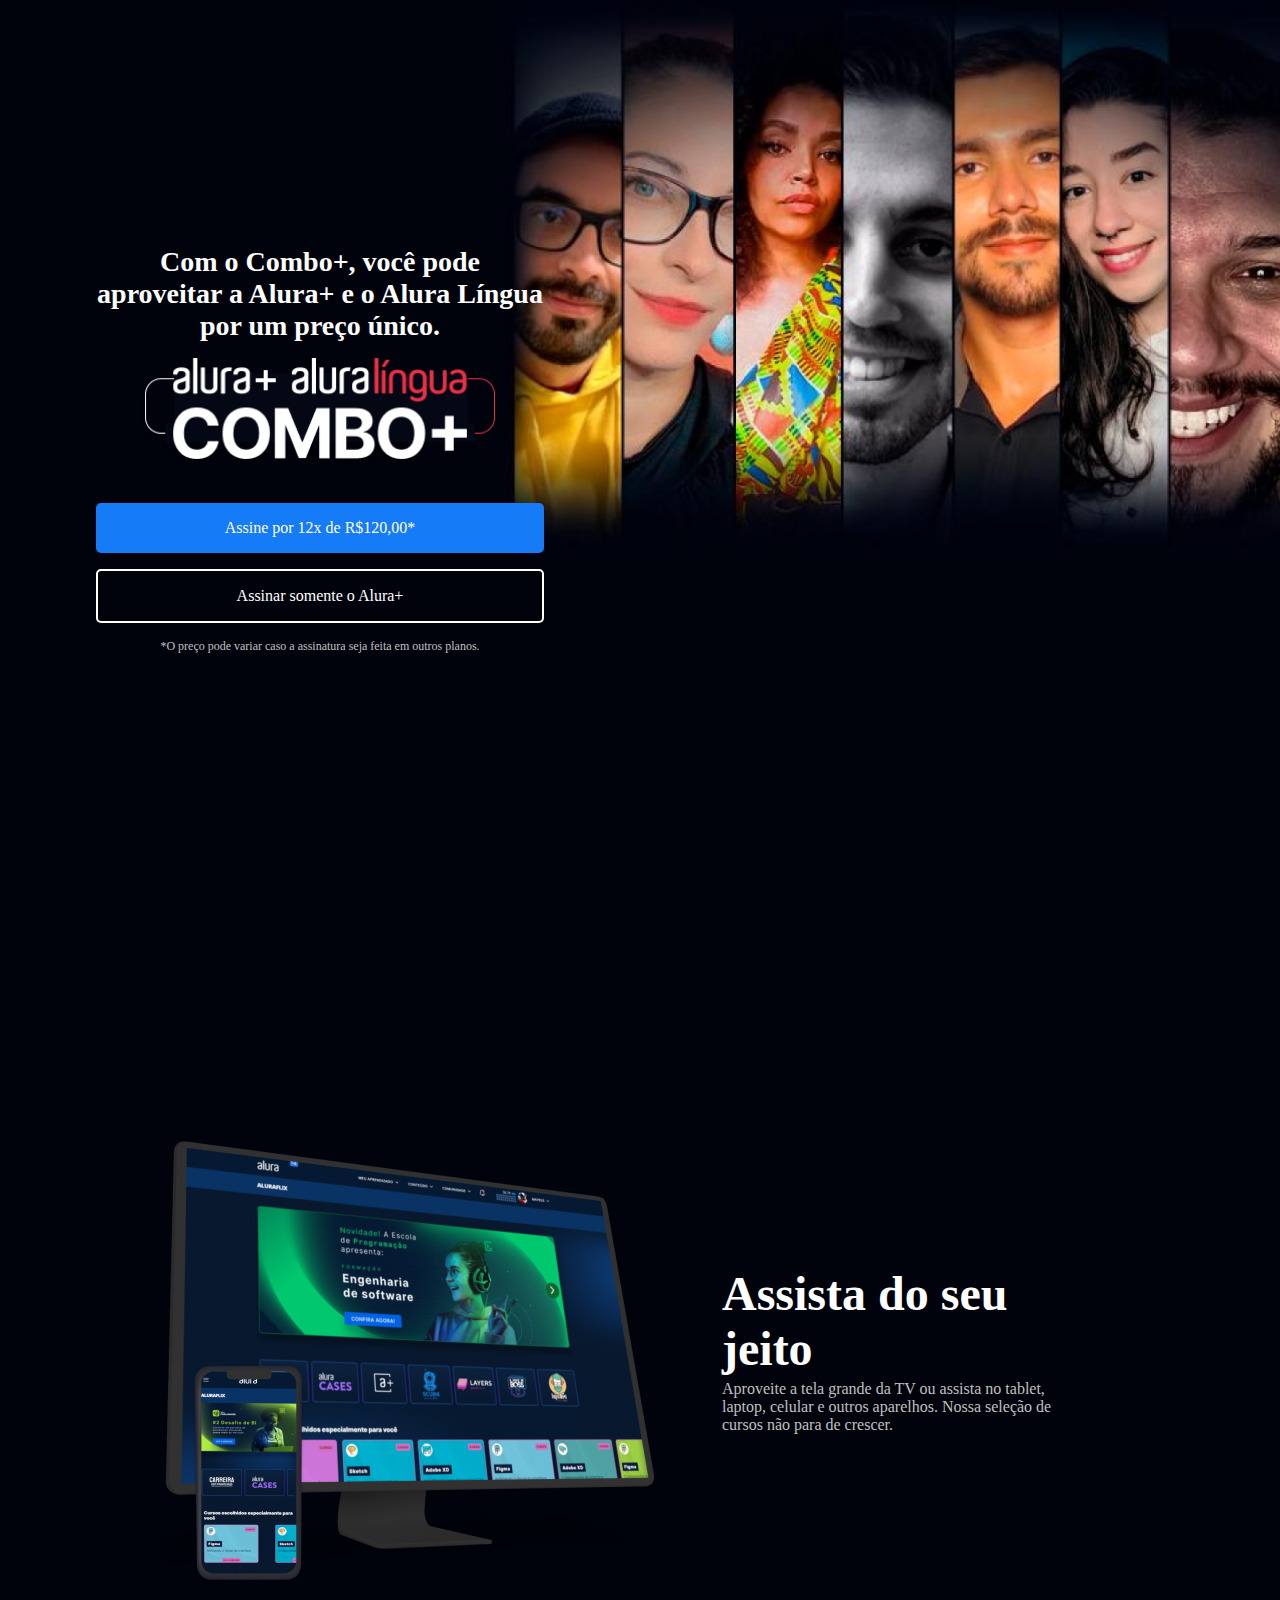
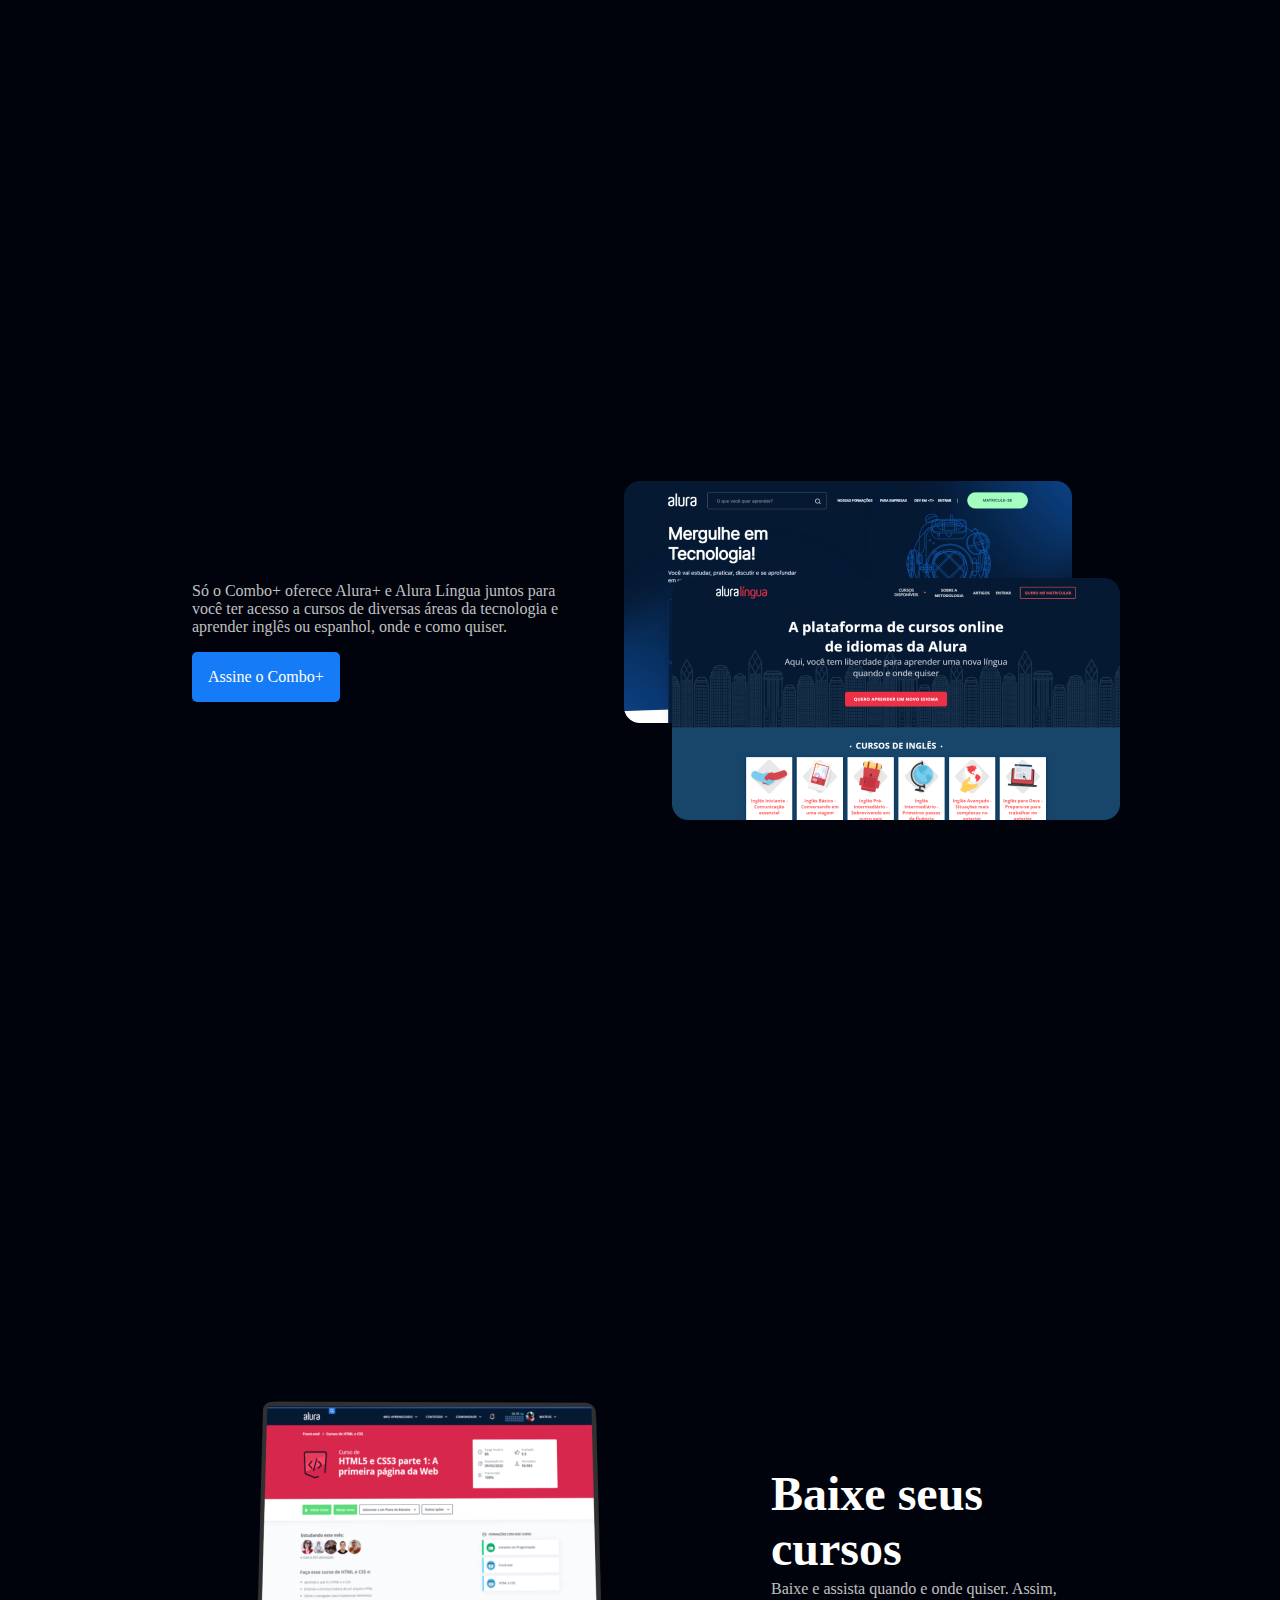
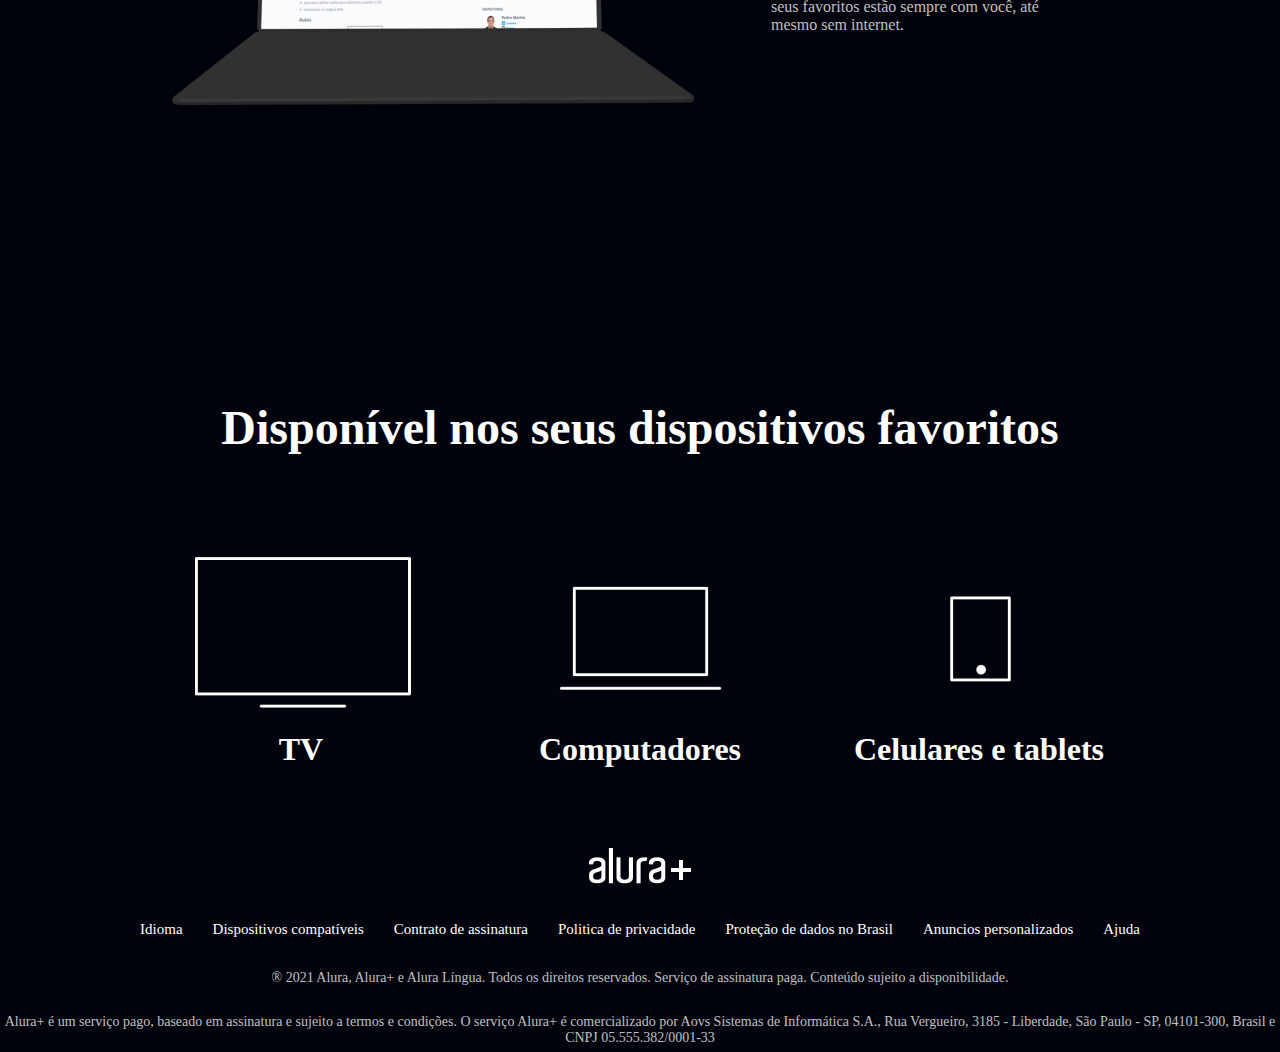
==== index.html @ 5ad91a69 "Create index.html" ====
<!DOCTYPE html>
<html lang="en">
<head>
  <meta http-equiv="refresh" content="0; url=/Alura_plus/" />
  <title>Redirecionando...</title>
</head>
<body>
  <p>Caso não seja direcionado, clique aqui <a href="/Alura_plus/">here</a>.</p>
</body>
</html>
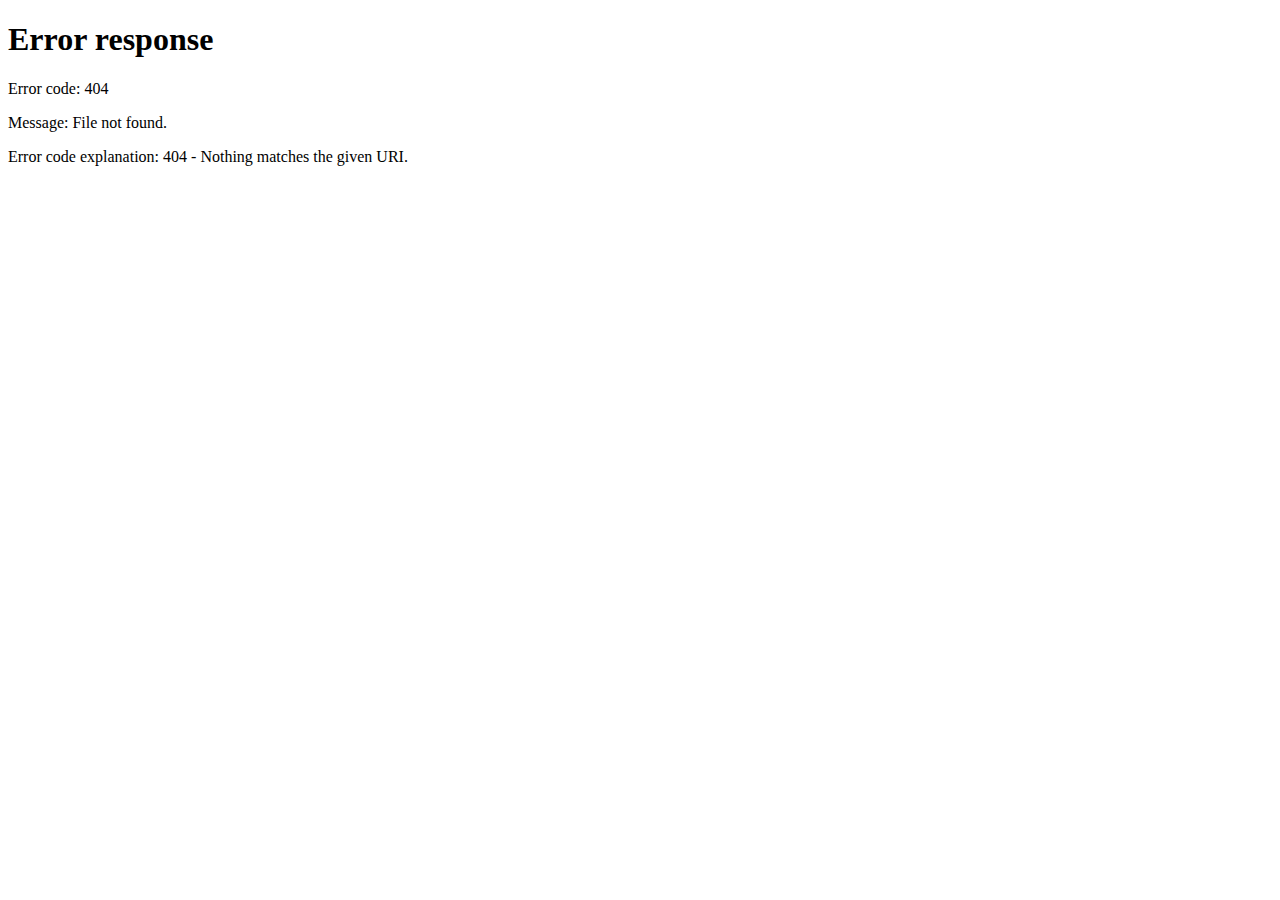
==== commit 3c668b72: "Update index.html" ====
--- a/index.html
+++ b/index.html
@@ -1,10 +1,10 @@
 <!DOCTYPE html>
 <html lang="en">
 <head>
-  <meta http-equiv="refresh" content="0; url=/Alura_plus/" />
+  <meta http-equiv="refresh" content="0; url=/HTML/Alura_plus/index.html" />
   <title>Redirecionando...</title>
 </head>
 <body>
-  <p>Caso não seja direcionado, clique aqui <a href="/Alura_plus/">here</a>.</p>
+  <p>Caso não seja direcionado, clique aqui <a href="/HTML/Alura_plus/index.html">here</a>.</p>
 </body>
 </html>
